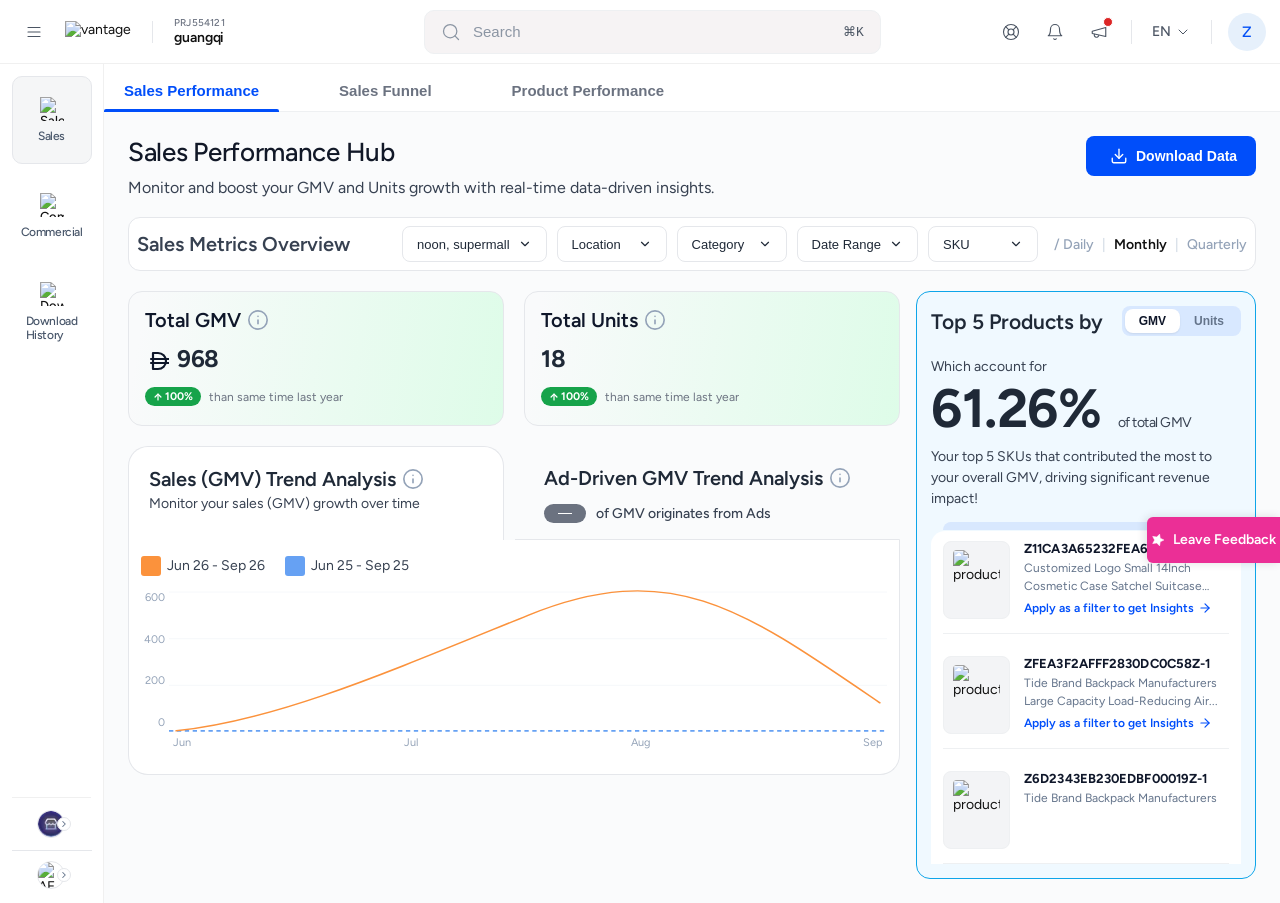
==== sales.html @ 78b32767 "Add noon legal entity overview and Vantage sales performance pages" ====
<!DOCTYPE html>
<html lang="en">
<head>
<meta charset="UTF-8" />
<meta name="viewport" content="width=device-width, initial-scale=1.0" />
<title>Vantage - Sales Performance Hub</title>
<link rel="preconnect" href="https://fonts.googleapis.com">
<link rel="preconnect" href="https://fonts.gstatic.com" crossorigin>
<link href="https://fonts.googleapis.com/css2?family=Figtree:wght@400;500;600;700;800&display=swap" rel="stylesheet">
<link rel="stylesheet" href="style.css" />
<link rel="stylesheet" href="sales.css" />
</head>
<body>
  <!-- Top Header -->
  <header class="top-header">
    <div class="header-left">
      <div>
        <button class="menu-btn" aria-label="Toggle navigation">
          <svg xmlns="http://www.w3.org/2000/svg" width="24" height="24" viewBox="0 0 24 24" fill="none" stroke="currentColor" stroke-width="1.5" stroke-linecap="round" stroke-linejoin="round">
            <line x1="4" x2="20" y1="12" y2="12"/>
            <line x1="4" x2="20" y1="6" y2="6"/>
            <line x1="4" x2="20" y1="18" y2="18"/>
          </svg>
        </button>
      </div>
      <div class="logoDiv vantage-logo">
        <img class="vantage-img" src="https://f.nooncdn.com/s/app/mp-partners-vantage/vantage_logo.svg" alt="vantage" />
      </div>
      <div class="divider"></div>
      <div class="project-info">
        <div class="project-id">PRJ554121</div>
        <div class="project-name">guangqi</div>
      </div>
    </div>

    <div class="header-center">
      <div class="search-box">
        <svg xmlns="http://www.w3.org/2000/svg" class="search-icon" width="20" height="20" viewBox="0 0 24 24" fill="none" stroke="currentColor" stroke-width="1.5" stroke-linecap="round" stroke-linejoin="round">
          <circle cx="11" cy="11" r="8"/>
          <path d="m21 21-4.3-4.3"/>
        </svg>
        <input type="text" placeholder="Search" />
        <kbd class="shortcut">⌘K</kbd>
      </div>
    </div>

    <div class="header-right">
      <button class="icon-btn" aria-label="help">
        <svg xmlns="http://www.w3.org/2000/svg" width="22" height="22" viewBox="0 0 24 24" fill="none" stroke="currentColor" stroke-width="1.5" stroke-linecap="round" stroke-linejoin="round">
          <circle cx="12" cy="12" r="10"/>
          <path d="m4.93 4.93 4.24 4.24"/>
          <path d="m14.83 9.17 4.24-4.24"/>
          <path d="m14.83 14.83 4.24 4.24"/>
          <path d="m9.17 14.83-4.24 4.24"/>
          <circle cx="12" cy="12" r="4"/>
        </svg>
      </button>
      <button class="icon-btn" aria-label="notifications">
        <svg xmlns="http://www.w3.org/2000/svg" width="22" height="22" viewBox="0 0 24 24" fill="none" stroke="currentColor" stroke-width="1.5" stroke-linecap="round" stroke-linejoin="round">
          <path d="M6 8a6 6 0 0 1 12 0c0 7 3 9 3 9H3s3-2 3-9"/>
          <path d="M10.3 21a1.94 1.94 0 0 0 3.4 0"/>
        </svg>
      </button>
      <button class="icon-btn has-dot" aria-label="announcements">
        <svg xmlns="http://www.w3.org/2000/svg" width="22" height="22" viewBox="0 0 24 24" fill="none" stroke="currentColor" stroke-width="1.5" stroke-linecap="round" stroke-linejoin="round">
          <path d="m3 11 18-5v12L3 14v-3z"/>
          <path d="M11.6 16.8a3 3 0 1 1-5.8-1.6"/>
        </svg>
        <span class="dot"></span>
      </button>
      <div class="header-divider"></div>
      <div class="lang">
        EN
        <svg xmlns="http://www.w3.org/2000/svg" width="16" height="16" viewBox="0 0 24 24" fill="none" stroke="currentColor" stroke-width="1.5" stroke-linecap="round" stroke-linejoin="round">
          <path d="m6 9 6 6 6-6"/>
        </svg>
      </div>
      <div class="header-divider"></div>
      <div class="avatar">Z</div>
    </div>
  </header>

  <div class="app-body">
    <!-- Sidebar -->
    <aside class="sidebar">
      <div class="nav-item active">
        <div class="nav-icon">
          <img src="https://f.nooncdn.com/s/app/mp-partners-vantage/sidebar/purchases.svg" alt="Sales" />
        </div>
        <span class="boxtext">Sales</span>
      </div>
      <div class="nav-item">
        <div class="nav-icon">
          <img src="https://f.nooncdn.com/s/app/mp-partners-vantage/sidebar/commercial.svg" alt="Commercial" />
        </div>
        <span class="boxtext">Commercial</span>
      </div>
      <div class="nav-item">
        <div class="nav-icon">
          <img src="https://f.nooncdn.com/s/app/mp-partners-vantage/sidebar/download_history.svg" alt="Download History" />
        </div>
        <span class="boxtext">Download<br/>History</span>
      </div>

      <div class="sidebar-bottom">
        <div class="circle-item" style="margin-top: 12px;">
          <img class="circle-avatar-img" src="assets/partner.webp" alt="partner" />
          <span class="circle-chevron">
            <svg width="10" height="10" viewBox="0 0 24 24" fill="none" stroke="#64748b" stroke-width="2.5" stroke-linecap="round" stroke-linejoin="round">
              <polyline points="9 6 15 12 9 18"/>
            </svg>
          </span>
        </div>
        <div class="line"></div>
        <div class="circle-item">
          <img class="circle-avatar-img" src="https://f.nooncdn.com/s/app/mp-partners-vantage/countries/ae.svg" alt="AE" />
          <span class="circle-chevron">
            <svg width="10" height="10" viewBox="0 0 24 24" fill="none" stroke="#64748b" stroke-width="2.5" stroke-linecap="round" stroke-linejoin="round">
              <polyline points="9 6 15 12 9 18"/>
            </svg>
          </span>
        </div>
      </div>
    </aside>

    <!-- Main Content -->
    <main class="main sales-main">
      <!-- Tabs -->
      <div class="sales-tabs">
        <button class="tab active">Sales Performance</button>
        <button class="tab">Sales Funnel</button>
        <button class="tab">Product Performance</button>
      </div>

      <div class="sales-content">
        <div class="sales-header">
          <div>
            <h1 class="sales-title">Sales Performance Hub</h1>
            <p class="sales-subtitle">Monitor and boost your GMV and Units growth with real-time data-driven insights.</p>
          </div>
          <button class="btn-primary btn-download">
            <svg xmlns="http://www.w3.org/2000/svg" width="18" height="18" viewBox="0 0 24 24" fill="none" stroke="currentColor" stroke-width="1.8" stroke-linecap="round" stroke-linejoin="round">
              <path d="M21 15v4a2 2 0 0 1-2 2H5a2 2 0 0 1-2-2v-4"/>
              <polyline points="7 10 12 15 17 10"/>
              <line x1="12" y1="15" x2="12" y2="3"/>
            </svg>
            Download Data
          </button>
        </div>

        <!-- Filter Bar -->
        <div class="filter-bar">
          <div class="filter-title">Sales Metrics Overview</div>
          <div class="filter-controls">
            <button class="filter-select">
              <span>noon, supermall</span>
              <svg width="14" height="14" viewBox="0 0 24 24" fill="none" stroke="currentColor" stroke-width="2" stroke-linecap="round" stroke-linejoin="round"><path d="m6 9 6 6 6-6"/></svg>
            </button>
            <button class="filter-select">
              <span>Location</span>
              <svg width="14" height="14" viewBox="0 0 24 24" fill="none" stroke="currentColor" stroke-width="2" stroke-linecap="round" stroke-linejoin="round"><path d="m6 9 6 6 6-6"/></svg>
            </button>
            <button class="filter-select">
              <span>Category</span>
              <svg width="14" height="14" viewBox="0 0 24 24" fill="none" stroke="currentColor" stroke-width="2" stroke-linecap="round" stroke-linejoin="round"><path d="m6 9 6 6 6-6"/></svg>
            </button>
            <button class="filter-select">
              <span>Date Range</span>
              <svg width="14" height="14" viewBox="0 0 24 24" fill="none" stroke="currentColor" stroke-width="2" stroke-linecap="round" stroke-linejoin="round"><path d="m6 9 6 6 6-6"/></svg>
            </button>
            <button class="filter-select">
              <span>SKU</span>
              <svg width="14" height="14" viewBox="0 0 24 24" fill="none" stroke="currentColor" stroke-width="2" stroke-linecap="round" stroke-linejoin="round"><path d="m6 9 6 6 6-6"/></svg>
            </button>
            <div class="period-toggle">
              <span class="period-item">/ Daily</span>
              <span class="period-sep">|</span>
              <span class="period-item active">Monthly</span>
              <span class="period-sep">|</span>
              <span class="period-item">Quarterly</span>
            </div>
          </div>
        </div>

        <!-- Metrics + Top Products Grid -->
        <div class="metrics-grid">
          <div class="metrics-left">
            <div class="metric-cards">
              <div class="metric-card metric-gmv">
                <div class="metric-head">
                  <span class="metric-label">Total GMV</span>
                  <svg class="info-icon" width="22" height="22" viewBox="0 0 24 24" fill="none" stroke="currentColor" stroke-width="1.8" stroke-linecap="round" stroke-linejoin="round">
                    <circle cx="12" cy="12" r="10"/>
                    <path d="M12 16v-4"/>
                    <path d="M12 8h.01"/>
                  </svg>
                </div>
                <div class="metric-value">
                  <svg class="currency-aed" xmlns="http://www.w3.org/2000/svg" viewBox="0 0 24 24" fill="none" stroke="currentColor" stroke-width="2.2" stroke-linecap="round" stroke-linejoin="round" aria-label="AED"><path d="M8 4h5a8 8 0 0 1 0 16H8V4z"/><line x1="6" y1="10" x2="35" y2="10"/><line x1="6" y1="14" x2="35" y2="14"/></svg> 968
                </div>
                <div class="metric-change">
                  <span class="change-badge up">
                    <svg width="10" height="10" viewBox="0 0 24 24" fill="none" stroke="currentColor" stroke-width="3" stroke-linecap="round" stroke-linejoin="round"><path d="M12 19V5"/><path d="m5 12 7-7 7 7"/></svg>
                    100%
                  </span>
                  <span class="change-note">than same time last year</span>
                </div>
                <img class="metric-bg-img" src="https://f.nooncdn.com/s/app/mp-partners-vantage/icons/GMV_bg.svg" alt="" />
              </div>
              <div class="metric-card metric-units">
                <div class="metric-head">
                  <span class="metric-label">Total Units</span>
                  <svg class="info-icon" width="22" height="22" viewBox="0 0 24 24" fill="none" stroke="currentColor" stroke-width="1.8" stroke-linecap="round" stroke-linejoin="round">
                    <circle cx="12" cy="12" r="10"/>
                    <path d="M12 16v-4"/>
                    <path d="M12 8h.01"/>
                  </svg>
                </div>
                <div class="metric-value">18</div>
                <div class="metric-change">
                  <span class="change-badge up">
                    <svg width="10" height="10" viewBox="0 0 24 24" fill="none" stroke="currentColor" stroke-width="3" stroke-linecap="round" stroke-linejoin="round"><path d="M12 19V5"/><path d="m5 12 7-7 7 7"/></svg>
                    100%
                  </span>
                  <span class="change-note">than same time last year</span>
                </div>
                <img class="metric-bg-img" src="https://f.nooncdn.com/s/app/mp-partners-vantage/icons/units_bg.svg" alt="" />
              </div>
            </div>

            <!-- Split area: left framed card (chart), right unframed header -->
            <div class="chart-split">
              <div class="chart-card-left">
                <div class="chart-head">
                  <div class="chart-title">
                    Sales (GMV) Trend Analysis
                    <svg class="info-icon" width="22" height="22" viewBox="0 0 24 24" fill="none" stroke="currentColor" stroke-width="1.8" stroke-linecap="round" stroke-linejoin="round">
                      <circle cx="12" cy="12" r="10"/>
                      <path d="M12 16v-4"/>
                      <path d="M12 8h.01"/>
                    </svg>
                  </div>
                  <div class="chart-sub">Monitor your sales (GMV) growth over time</div>
                </div>

                

                
              </div>

              <div class="chart-head-right">
                <div class="chart-title">
                  Ad-Driven GMV Trend Analysis
                  <svg class="info-icon" width="22" height="22" viewBox="0 0 24 24" fill="none" stroke="currentColor" stroke-width="1.8" stroke-linecap="round" stroke-linejoin="round">
                    <circle cx="12" cy="12" r="10"/>
                    <path d="M12 16v-4"/>
                    <path d="M12 8h.01"/>
                  </svg>
                </div>
                <div class="chart-sub-row ad-pill-row">
                  <span class="ad-pill"><span class="ad-pill-h"></span></span>
                  <span class="chart-sub-inline">of GMV originates from Ads</span>
                </div>
              </div>
            </div>
            
            <div class="chart-area">
              <div class="chart-legend">
                <span class="legend-item"><span class="legend-dot orange"></span>Jun 26 - Sep 26</span>
                <span class="legend-item"><span class="legend-dot blue"></span>Jun 25 - Sep 25</span>
              </div>
              <div class="chart-area-wide">
                <div class="y-axis" style="line-height: 1;">
                  <span>600</span>
                  <span>400</span>
                  <span>200</span>
                  <span>0</span>
                </div>
                <div class="chart-plot">
                  <svg class="chart-svg" viewBox="0 0 1000 240" preserveAspectRatio="none">
                    <line x1="0" y1="0" x2="1000" y2="0" stroke="#f1f5f9" stroke-width="1"/>
                    <line x1="0" y1="80" x2="1000" y2="80" stroke="#f1f5f9" stroke-width="1"/>
                    <line x1="0" y1="160" x2="1000" y2="160" stroke="#f1f5f9" stroke-width="1"/>
                    <line x1="0" y1="238" x2="1000" y2="238" stroke="#66a1f3" stroke-width="3" stroke-dasharray="6 5"/>
                    <path d="M 10 238 C 150 220, 300 140, 500 40 S 800 30, 990 190"
                          stroke="#fb923c" stroke-width="2.5" fill="none" stroke-linecap="round" stroke-linejoin="round"/>
                  </svg>
                  <div class="x-axis">
                    <span>Jun</span>
                    <span>Jul</span>
                    <span>Aug</span>
                    <span>Sep</span>
                  </div>
                </div>
              </div>
            </div>
          </div>

          <!-- Right: Top Products -->
          <aside class="top-products">
            <div class="tp-head">
              <div class="tp-title">Top 5 Products by</div>
              <div class="tp-toggle">
                <button class="tp-btn active">GMV</button>
                <button class="tp-btn">Units</button>
              </div>
            </div>
            <div class="tp-account">Which account for</div>
            <div class="tp-percent">61.26% <span class="tp-percent-sub">of total GMV</span></div>
            <p class="tp-desc">Your top 5 SKUs that contributed the most to your overall GMV, driving significant revenue impact!</p>

            <div class="tp-list">
              <div class="tp-item">
                <div class="tp-thumb">
                  <img class="tp-thumb-img" src="https://f.nooncdn.com/p/pzsku/Z4D526CFDFEB988A57608Z/45/_/1773376042/576f51bc-0149-4d12-8084-70de9305ed94.jpg?width=400" alt="product" />
                </div>
                <div class="tp-info">
                  <div class="tp-sku">Z11CA3A65232FEA6CE280Z-1</div>
                  <div class="tp-name">Customized Logo Small 14Inch Cosmetic Case Satchel Suitcase Bea...</div>
                  <a class="tp-link" href="#">
                    Apply as a filter to get Insights
                    <svg width="14" height="14" viewBox="0 0 24 24" fill="none" stroke="currentColor" stroke-width="2" stroke-linecap="round" stroke-linejoin="round"><line x1="5" y1="12" x2="19" y2="12"/><polyline points="12 5 19 12 12 19"/></svg>
                  </a>
                </div>
              </div>
              <div class="tp-item">
                <div class="tp-thumb">
                  <img class="tp-thumb-img" src="https://f.nooncdn.com/p/pzsku/Z4D526CFDFEB988A57608Z/45/_/1773376042/576f51bc-0149-4d12-8084-70de9305ed94.jpg?width=400" alt="product" />
                </div>
                <div class="tp-info">
                  <div class="tp-sku">ZFEA3F2AFFF2830DC0C58Z-1</div>
                  <div class="tp-name">Tide Brand Backpack Manufacturers Large Capacity Load-Reducing Air...</div>
                  <a class="tp-link" href="#">
                    Apply as a filter to get Insights
                    <svg width="14" height="14" viewBox="0 0 24 24" fill="none" stroke="currentColor" stroke-width="2" stroke-linecap="round" stroke-linejoin="round"><line x1="5" y1="12" x2="19" y2="12"/><polyline points="12 5 19 12 12 19"/></svg>
                  </a>
                </div>
              </div>
              <div class="tp-item">
                <div class="tp-thumb">
                  <img class="tp-thumb-img" src="https://f.nooncdn.com/p/pzsku/Z4D526CFDFEB988A57608Z/45/_/1773376042/576f51bc-0149-4d12-8084-70de9305ed94.jpg?width=400" alt="product" />
                </div>
                <div class="tp-info">
                  <div class="tp-sku">Z6D2343EB230EDBF00019Z-1</div>
                  <div class="tp-name">Tide Brand Backpack Manufacturers</div>
                </div>
              </div>
            </div>
          </aside>
        </div>
      </div>
    </main>
  </div>

  <div class="rate-btn">
    <svg width="14" height="14" viewBox="0 0 24 24" fill="#fff" stroke="#fff" stroke-width="1">
      <polygon points="12 2 15.09 8.26 22 9.27 17 14.14 18.18 21.02 12 17.77 5.82 21.02 7 14.14 2 9.27 8.91 8.26 12 2"/>
    </svg>
    <span>Leave Feedback</span>
  </div>
</body>
</html>
---- style.css ----
* {
  box-sizing: border-box;
  margin: 0;
  padding: 0;
}

html, body {
  font-family: "Figtree", -apple-system, BlinkMacSystemFont, "Segoe UI", "Helvetica Neue", Arial, sans-serif;
  background: #fafbfc;
  color: #111;
  -webkit-font-smoothing: antialiased;
  -moz-osx-font-smoothing: grayscale;
  min-height: 100vh;
  font-size: 14px;
}

/* ============ Top Header ============ */
.top-header {
  height: 64px;
  background: #fff;
  display: flex;
  align-items: center;
  padding: 0 14px;
  border-bottom: 1px solid #f0f0f0;
  gap: 20px;
  position: sticky;
  top: 0;
  z-index: 100;
}

.header-left {
  display: flex;
  align-items: center;
  gap: 16px;
  margin-left: 5px;
  flex-shrink: 0;
}

.menu-btn {
  background: transparent;
  border: none;
  cursor: pointer;
  padding: 0;
  width: 30px;
  height: 30px;
  display: flex;
  align-items: center;
  justify-content: center;
  border-radius: 8px;
  color: #4b5563;
  flex-shrink: 0;
}
.menu-btn svg {
  width: 18px;
  height: 18px;
  display: block;
}
.menu-btn:hover {
  background: #f3f4f6;
}

.logoDiv {
  /* height: 26px; */
  width: 168px;
  display: block;
  flex-shrink: 0;
}
.logo{
  height: 16px;
}

.divider {
  width: 1px;
  height: 22px;
  background: #e5e7eb;
  margin: 0 5px;
  flex-shrink: 0;
}

.project-info {
  display: flex;
  flex-direction: column;
  justify-content: center;
  gap: 2px;
  width: 140px;
  line-height: 1.15;
}
.project-id {
  font-size: 10px;
  color: #6b7280;
  letter-spacing: 0.2px;
  font-weight: 500;
}
.project-name {
  font-size: 14px;
  font-weight: 600;
  color: #111;
  letter-spacing: -0.1px;
}

.header-center {
  flex: 1;
  display: flex;
  justify-content: center;
}

.search-box {
  width: 100%;
  max-width: 760px;
  height: 44px;
  background: #f6f3f4;
  border: 1px solid #eef0f2;
  border-radius: 10px;
  display: flex;
  align-items: center;
  padding: 0 16px;
  gap: 12px;
  margin: 0 90px;
  transition: border-color 0.15s, background 0.15s;
}
.search-box:hover {
  background: #f2f4f7;
}
.search-box:focus-within {
  border-color: #d1d5db;
  background: #fff;
}
.search-box .search-icon {
  color: #8b95a3;
  flex-shrink: 0;
}
.search-box input {
  flex: 1;
  border: none;
  outline: none;
  background: transparent;
  font-size: 15px;
  color: #4b5563;
}
.search-box input::placeholder {
  color: #8b95a3;
}
.shortcut {
  font-size: 13px;
  color: #4b5563;
  font-weight: 500;
  letter-spacing: 0.3px;
}

.header-right {
  display: flex;
  align-items: center;
  gap: 4px;
}

.icon-btn {
  width: 40px;
  height: 40px;
  background: transparent;
  border: none;
  border-radius: 8px;
  cursor: pointer;
  display: flex;
  align-items: center;
  justify-content: center;
  position: relative;
  color: #111;
}
.icon-btn:hover {
  background: #f3f4f6;
}
.icon-btn svg {
  width: 18px;
  height: 18px;
  display: block;
  color: #4b5563;
}
.icon-btn.has-dot .dot {
  position: absolute;
  top: 5px;
  right: 6px;
  width: 10px;
  height: 10px;
  background: #dc2626;
  border-radius: 50%;
  border: 1.5px solid #fff;
}

.header-divider {
  width: 1px;
  height: 24px;
  background: #e5e7eb;
  margin: 0 8px;
}

.lang {
  display: flex;
  align-items: center;
  gap: 4px;
  font-size: 14px;
  font-weight: 500;
  color: #4c5564;
  padding: 0 8px;
  cursor: pointer;
}
.lang svg {
  color: #4c5564;
}

.avatar {
  width: 38px;
  height: 38px;
  border-radius: 50%;
  background: #e6f0fb;
  border: none;
  display: flex;
  align-items: center;
  justify-content: center;
  font-size: 15px;
  text-transform: uppercase;
  font-weight: 500;
  color: #024FF6;
  cursor: pointer;
  margin-left: 4px;
}

/* ============ App Body ============ */
.app-body {
  display: flex;
  min-height: calc(100vh - 72px);
}

/* ============ Sidebar ============ */
.sidebar {
  width: 104px;
  background: #fff;
  border-right: 1px solid #f0f0f0;
  padding:  12px;
  flex-shrink: 0;
}

.nav-item {
  display: flex;
  flex-direction: column;
  align-items: center;
  justify-content: center;
  gap: 8px;
  padding: 16px 8px;
  border-radius: 10px;
  cursor: pointer;
  color: #111;
  font-size: 13px;
  font-weight: 500;
  transition: background 0.15s;
  width: 80px;
  height: 88px;
}
.nav-item:hover {
  background: #f3f4f6;
}
.nav-item.active {
  background: #f5f6f7;
  border: 1px solid #e5e7eb;
}
.nav-icon {
  display: flex;
  align-items: center;
  justify-content: center;
}

.boxtext{
  font-size: 12px;
  font-weight: 500 !important;
  letter-spacing: -0.4px;
  color: #475569;
}
/* ============ Main Content ============ */
.main {
  flex: 1;
  padding: 42px 24px;
  overflow-x: auto;
}

.page-header {
  display: flex;
  justify-content: space-between;
  align-items: flex-start;
  margin-bottom: 24px;
  gap: 24px;
}

.page-title {
  font-size: 18px;
  font-weight: 700;
  color: #111;
  margin-bottom: 8px;
  letter-spacing: -0.3px;
}
.page-desc {
  font-size: 14px;
  color: #6b7280;
  max-width: 780px;
  line-height: 1.5;
}

.btn-primary {
  background: #004efa;
  color: #fff;
  border: none;
  border-radius: 999px;
  padding: 14px 28px;
  font-size: 14px;
  font-weight: 600;
  cursor: pointer;
  display: flex;
  align-items: center;
  gap: 10px;
  white-space: nowrap;
  /* box-shadow: 0 1px 2px rgba(0,0,0,0.06); */
  transition: background 0.15s;
  height: 32px;
  line-height: 32px;
  margin-top: 10px;
}
.btn-primary:hover {
  background: #1e5adb;
}
.btn-primary svg {
  width: 20px;
  height: 20px;
  display: block;
  flex-shrink: 0;
}

/* ============ Table ============ */
.table-card {
  background: #fff;
  border: 1px solid #eef0f2;
  border-radius: 8px;
  overflow: hidden;
  margin-bottom: 14px;
}

.entity-table {
  width: 100%;
  border-collapse: collapse;
  font-size: 14px;
  table-layout: fixed;
}

.entity-table col.col-company     { width: 27%; }
.entity-table col.col-license-num { width: 11%; }
.entity-table col.col-country     { width: 10%; }
.entity-table col.col-authority   { width: 10%; }
.entity-table col.col-issuing     { width: 7%;  }
.entity-table col.col-expiry      { width: 7%;  }
.entity-table col.col-created     { width: 21%; }
.entity-table col.col-actions     { width: 12%; }

.entity-table thead th {
  padding: 20px 20px;
  text-align: left;
  font-size: 11px;
  font-weight: 700;
  color: #6b7280;
  letter-spacing: 0.6px;
  border-bottom: 1px solid #eef0f2;
  background: #fafafa;
  vertical-align: middle;
  line-height: 1.1;
  white-space: normal;
}

.entity-table tbody td {
  padding: 22px 20px;
  color: #111;
  vertical-align: middle;
  border-bottom: 1px solid #f3f4f6;
  word-break: break-word;
  line-height: 1.45;
}
.entity-table tbody tr:last-child td {
  border-bottom: none;
}

.company-name {
  font-weight: 500;
}

.country {
  display: flex;
  align-items: center;
  gap: 10px;
}
.country-text {
  line-height: 1.3;
}

/* Hong Kong flag */
.flag-hk {
  width: 26px;
  height: 18px;
  border-radius: 2px;
  object-fit: cover;
  flex-shrink: 0;
  display: block;
}

.btn-details {
  background: #fff;
  color: #111;
  border: 1px solid #e5e7eb;
  border-radius: 999px;
  padding: 6px 15px;
  font-size: 14px;
  font-weight: 600;
  cursor: pointer;
  display: inline-flex;
  align-items: center;
  gap: 8px;
  transition: all 0.15s;
  width: 106px;
  height: 40px;
}
.btn-details:hover {
  background: #f9fafb;
  border-color: #d1d5db;
}

.entity-table thead th {
  text-align: left;
}
.entity-table tbody td:last-child {
  text-align: right;
}

.total-info {
  font-size: 13px;
  color: #6b7280;
  margin-bottom: 28px;
  padding-left: 4px;
}

/* ============ Pagination ============ */
.pagination {
  display: flex;
  align-items: center;
  justify-content: center;
  gap: 6px;
  margin-top: 32px;
}

.page-arrow, .page-num {
  width: 32px;
  height: 32px;
  border-radius: 50%;
  border: 1px solid #e5e7eb;
  background: #fff;
  cursor: pointer;
  display: flex;
  align-items: center;
  justify-content: center;
  font-size: 13px;
  font-weight: 600;
  color: #111;
  transition: all 0.15s;
  padding: 0;
}
.page-arrow {
  border: none;
  background: transparent;
}
.page-arrow:disabled {
  cursor: not-allowed;
}
.page-num.active {
  background: #2f6bff;
  color: #fff;
  border-color: #2f6bff;
}
.page-num:not(.active):hover {
  background: #f3f4f6;
}

/* ============ Floating Rate Button ============ */
.rate-btn {
  position: fixed;
  right: 0;
  top: 60%;
  transform: translateY(-50%);
  writing-mode: sideways-lr;
  background: #eb2f96;
  color: #fff;
  padding:  12px 4px;
  border-radius: 6px 0 0 6px;
  font-size: 14px;
  line-height: 22px;
  font-weight: 600;
  cursor: pointer;
  display: flex;
  align-items: center;
  gap: 8px;
  box-shadow: -2px 0 10px rgba(0,0,0,0.12);
  z-index: 50;
}
.rate-btn svg {
  transform: rotate(90deg);
}
.rate-btn:hover {
  background: #db2777;
}
---- sales.css ----
/* ============ Sidebar Override ============ */
.app-body > .sidebar {
  display: flex;
  flex-direction: column;
  align-items: center;
  gap: 8px;
  min-height: calc(100vh - 64px);
}

.sidebar-bottom {
  margin-top: auto;
  display: flex;
  flex-direction: column;
  gap: 5px;
  border-top: 1px solid #f0f0f0;
  width: 100%;
  align-items: center;
}
.line{
  width: 80px;
  height: 1px;
  margin-top: 5px;
  background: #e5e7eb;
}

.circle-item {
  position: relative;
  width: 30px;
  height: 30px;
  margin-top: 5px;
  cursor: pointer;
}
.circle-avatar {
  width: 40px;
  height: 40px;
  border-radius: 50%;
  overflow: hidden;
  display: flex;
  align-items: center;
  justify-content: center;
  border: 1.5px solid #e5e7eb;
  position: relative;
}
.circle-avatar.dark-purple {
  background: radial-gradient(circle at 30% 30%, #6d28d9 0%, #2e1065 100%);
}
.circle-avatar.flag-ae {
  background: #fff;
  padding: 0;
}
.circle-avatar.flag-ae .ae-red {
  position: absolute;
  left: 0; top: 0; bottom: 0;
  width: 30%;
  background: #ef4444;
}
.circle-avatar.flag-ae .ae-green {
  position: absolute;
  left: 30%; right: 0; top: 0;
  height: 33.33%;
  background: #16a34a;
}
.circle-avatar.flag-ae .ae-white {
  position: absolute;
  left: 30%; right: 0; top: 33.33%;
  height: 33.33%;
  background: #fff;
}
.circle-avatar.flag-ae .ae-black {
  position: absolute;
  left: 30%; right: 0; bottom: 0;
  height: 33.33%;
  background: #0f172a;
}
.circle-chevron {
  position: absolute;
  right: -4px;
  top: 45%;
  transform: translateY(-50%);
  width: 14px;
  height: 14px;
  background: #fff;
  border: 1px solid #e5e7eb;
  border-radius: 50%;
  display: flex;
  align-items: center;
  justify-content: center;
}

/* ============ Vantage Logo ============ */
.vantage-logo {
  display: flex !important;
  align-items: center;
  gap: 6px;
  width: auto !important;
}
.vantage-img {
  height: 22px;
  width: auto;
  display: block;
}

/* Sidebar icon images */
.nav-icon img {
  width: 24px;
  height: 24px;
  display: block;
}
.circle-avatar-img {
  width: 28px;
  height: 28px;
  border-radius: 50%;
  object-fit: cover;
  display: block;
  border: 1.5px solid #e5e7eb;
}

/* Metric background SVG */
.metric-bg-img {
  position: absolute;
  right: 0;
  top: 0;
  height: 100%;
  width: auto;
  pointer-events: none;
  z-index: 0;
}
.metric-card { overflow: hidden; }
.metric-card > *:not(.metric-bg-img) { position: relative; z-index: 1; }

/* Ad-Driven pill */
.ad-pill-row {
  display: inline-flex;
  align-items: center;
  gap: 8px;
}
.ad-pill {
  display: inline-flex;
  align-items: center;
  justify-content: center;
  width: 42px;
  height: 19px;
  padding: 0 14px;
  border-radius: 999px;
  background: #6b7280;
  color: #fff;
  font-size: 12px;
  font-weight: 700;
  line-height: 1;
}
.ad-pill-h{
  width: 15px;
  height:1px;
  background: #fff;
}

/* ============ Sales Main ============ */
.sales-main {
  padding: 0 !important;
  background: #fff;
}

/* Tabs */
.sales-tabs {
  display: flex;
  gap: 40px;
  height: 48px;
  /* padding: 0 32px; */
  border-bottom: 1px solid #eef0f2;
  background: #fff;
}
.tab {
  background: transparent;
  border: none;
  font-size: 15px;
  font-weight: 600;
  color: #6b7280;
  padding: 18px 20px;
  cursor: pointer;
  position: relative;
  transition: color 0.15s;
}
.tab:hover {
  color: #111;
}
.tab.active {
  color: #004efa;
}
.tab.active::after {
  content: "";
  position: absolute;
  bottom: -1px;
  left: 0;
  right: 0;
  height: 3px;
  background: #004efa;
  border-radius: 2px 2px 0 0;
}

.sales-content {
  padding: 24px;
  background: #FAFBFC;
}

.sales-header {
  display: flex;
  justify-content: space-between;
  align-items: flex-start;
  margin-bottom: 20px;
  gap: 24px;
}
.sales-title {
  font-size: 26px;
  font-weight: 500;
  color: #111827;
  margin-bottom: 10px;
  letter-spacing: -0.3px;
}
.sales-subtitle {
  font-size: 16px;
  color: #374151;
  font-family: inherit;
  /* margin-top:4px; */
}
.btn-primary{
  border-radius: 8px;
}
.btn-download {
  gap: 6px;
  width: 170px;
  height: 40px !important;
  padding: 0 24px !important;
  margin-top: 0 !important;
  gap: 8px !important;
}
.btn-download svg {
  width: 18px !important;
  height: 18px !important;
}

/* ============ Filter Bar ============ */
.filter-bar {
  border: 1px solid #e5e7eb;
  border-radius: 12px;
  padding: 8px;
  display: flex;
  align-items: center;
  justify-content: space-between;
  gap: 20px;
  margin-bottom: 20px;
  background: #fff;
  flex-wrap: wrap;
}
.filter-title {
  font-size: 20px;
  font-weight: 600;
  color: #374151;
  flex-shrink: 0;
}
.filter-controls {
  display: flex;
  align-items: center;
  gap: 10px;
  flex-wrap: wrap;
}
.filter-select {
  display: inline-flex;
  align-items: center;
  gap: 8px;
  padding: 8px 14px;
  background: #fff;
  border: 1px solid #e5e7eb;
  border-radius: 8px;
  font-size: 13px;
  color: #1f2937;
  font-weight: 500;
  cursor: pointer;
  height: 36px;
  min-width: 110px;
  justify-content: space-between;
  transition: border-color 0.15s;
}
.filter-select:hover {
  border-color: #cbd5e1;
}
.filter-select svg {
  color: #1f2937;
  flex-shrink: 0;
}

.period-toggle {
  display: inline-flex;
  align-items: center;
  gap: 8px;
  font-size: 14px;
  color: #94a3b8;
  padding-left: 6px;
}
.period-item {
  cursor: pointer;
  font-weight: 500;
}
.period-item.active {
  color: #111;
  font-weight: 600;
}
.period-sep {
  color: #cbd5e1;
}

/* ============ Metrics Grid ============ */
.metrics-grid {
  display: grid;
  grid-template-columns: 1fr 340px;
  gap: 16px;
}
.metrics-left {
  display: flex;
  flex-direction: column;
  gap: 20px;
  min-width: 0;
}

/* Metric Cards */
.metric-cards {
  display: grid;
  grid-template-columns: 1fr 1fr;
  gap: 20px;
}
.metric-card {
  position: relative;
  border-radius: 14px;
  padding: 16px;
  background: linear-gradient(99deg, #F9FAFB 4.1%, #DCFCE7 106.35%);
  border: 1px solid #e5e7eb;
  overflow: hidden;
  height: 135px;
}
.metric-head {
  display: flex;
  align-items: center;
  gap: 6px;
  margin-bottom: 12px;
}
.metric-label {
  font-size: 20px;
  font-weight: 600;
  color: #0f172a;
}
.info-icon {
  color: #94a3b8;
}
.metric-value {
  font-size: 24px;
  font-weight: 700;
  color: #1f2937;
  letter-spacing: -0.5px;
  margin-bottom: 14px;
  display: flex;
  align-items: end;
  gap: 4px;
}
.metric-value .currency {
  font-size: 20px;
  font-weight: 600;
  color: #0f172a;
}
.currency-aed {
  width: 24px;
  height: 24px;
  display: inline-block;
  vertical-align: -4px;
  margin-right: 4px;
  color: #0f172a;
  flex-shrink: 0;
}
.metric-change {
  display: flex;
  align-items: center;
  gap: 8px;
  font-size: 12px;
}
.change-badge {
  display: inline-flex;
  align-items: center;
  gap: 2px;
  padding: 3px 8px;
  border-radius: 999px;
  font-size: 11px;
  font-weight: 700;
}
.change-badge.up {
  background: #16a34a;
  color:  #fff;
}
.change-note {
  color: #6b7280;
  font-size: 12px;
}
.metric-bg {
  position: absolute;
  right: -10px;
  top: 10px;
  width: 200px;
  height: 130px;
  background:
    radial-gradient(ellipse 40px 24px at 70% 40%, #d1fae5 40%, transparent 42%),
    radial-gradient(ellipse 30px 18px at 40% 60%, #ecfccb 40%, transparent 42%),
    radial-gradient(ellipse 26px 16px at 85% 70%, #d1fae5 40%, transparent 42%);
  opacity: 0.5;
  pointer-events: none;
}

/* ============ Split Chart Layout ============ */
.chart-split {
  display: grid;
  grid-template-columns: 1fr 1fr;
  gap: 20px;
  align-items: start;
  position: relative;
}
.chart-card-left {
  background: #fff;
  padding: 20px 20px 16px;
  display: flex;
  flex-direction: column;
  overflow: visible;
  border-left: 1px solid #e5e7eb;
  border-right: 1px solid #e5e7eb;
  border-top: 1px solid #e5e7eb;
  border-radius: 20px 20px 0px 0px;
}
.chart-head-right {
  padding: 20px 20px 0;
  display: flex;
  flex-direction: column;
  gap: 6px;
  position: relative;
  z-index: 2;
}
.chart-area-wide {
  height: 160px;
  min-height: 160px;
  overflow: visible;
  display: flex;
}
.chart-area-wide .chart-plot {
  overflow: visible;
  width: calc(200% + 20px);
  position: relative;
  height: 100%;
  display: flex;
  flex-direction: column;
}
.chart-area-wide .y-axis {
  height: calc(100% - 24px);
  padding-bottom: 0;
}
.chart-area-wide .chart-plot .chart-svg {
  width: 100%;
  height: calc(100% - 24px);
  overflow: visible;
}
.chart-area-wide .chart-plot .x-axis {
  width: 100%;
  height: 20px;
  padding-top: 4px;
}

/* Legacy chart card (kept for backwards compat) */
.chart-cards {
  display: grid;
  grid-template-columns: 1fr 1fr;
  gap: 20px;
}
.chart-card {
  background: #fff;
  border: 1px solid #eef0f2;
  border-radius: 14px;
  padding: 20px 20px 16px;
  min-height: 380px;
  display: flex;
  flex-direction: column;
}
.chart-head {
  margin-bottom: 12px;
}
.chart-title {
  font-size: 20px;
  font-weight: 600;
  color: #1f2937;
  display: flex;
  align-items: center;
  gap: 6px;
}
.chart-sub {
  font-size: 14px;
  color: #374151;
  margin-top: 4px;
}
.chart-sub-row {
  display: flex;
  align-items: center;
  gap: 10px;
  margin-top: 8px;
}
.chart-legend {
  display: flex;
  gap: 20px;
  margin-top: 4px;
  margin-bottom: 16px;
  line-height: 1;
}
.legend-item {
  display: inline-flex;
  align-items: center;
  gap: 6px;
  font-size: 14px;
  line-height: 1;
  color: #374151;
}
.legend-dot {
  width: 20px;
  height: 20px;
  border-radius: 3px;
}
.legend-dot.orange { background: #fb923c; }
.legend-dot.blue { background: #66a1f3; }

.chart-area {
  position: relative;
  gap: 8px;
  border-left: 1px solid #e5e7eb;
  border-right: 1px solid #e5e7eb;
  border-bottom: 1px solid #e5e7eb;
  border-radius: 0 0px 20px 20px;
  background: #fff;
  padding: 12px 12px 22px;
  margin-top: -20px;
  /* display: flex; */
}
.chart-area::before {
  content: "";
  position: absolute;
  top: -1px;
  right: -1px;
  width: 50%;
  height: 1px;
  background: #e5e7eb;
  border-top-right-radius: 20px;
}
.y-axis {
  display: flex;
  flex-direction: column;
  justify-content: space-between;
  font-size: 11px;
  color: #94a3b8;
  padding: 0 4px 24px 0;
  width: 28px;
  text-align: right;
  flex-shrink: 0;
}
.chart-plot {
  flex: 1;
  display: flex;
  flex-direction: column;
  min-width: 0;
}
.chart-svg {
  width: 100%;
  flex: 1;
  display: block;
}
.x-axis {
  display: flex;
  justify-content: space-between;
  padding: 6px 4px 0;
  font-size: 11px;
  color: #94a3b8;
  height: 24px;
}

/* Ad chart empty state */
.chart-sub-inline {
  font-size: 14px;
  color: #374151;
  font-weight: 500;
}
.chart-empty {
  flex: 1;
  display: flex;
  flex-direction: column;
  align-items: center;
  justify-content: center;
  padding: 20px;
  text-align: center;
  gap: 8px;
}
.empty-illustration {
  opacity: 0.9;
  margin-bottom: 6px;
}
.empty-title {
  font-size: 14px;
  font-weight: 600;
  color: #334155;
}
.empty-desc {
  font-size: 12px;
  color: #94a3b8;
  max-width: 240px;
  line-height: 1.5;
}

/* Toggle Switch */
.switch {
  position: relative;
  display: inline-block;
  width: 34px;
  height: 20px;
}
.switch input {
  opacity: 0;
  width: 0;
  height: 0;
}
.slider {
  position: absolute;
  cursor: pointer;
  inset: 0;
  background: #94a3b8;
  border-radius: 999px;
  transition: 0.2s;
}
.slider::before {
  content: "";
  position: absolute;
  height: 14px;
  width: 14px;
  left: 3px;
  bottom: 3px;
  background: #fff;
  border-radius: 50%;
  transition: 0.2s;
}
.switch input:checked + .slider {
  background: #004efa;
}
.switch input:checked + .slider::before {
  transform: translateX(14px);
}

/* ============ Top Products ============ */
.top-products {
  border: 1px solid #0ea5e9;
  border-radius: 14px;
  padding: 14px;
  background: #f0f9ff;
  align-self: start;
  position: sticky;
  top: 84px;
}
.tp-head {
  display: flex;
  align-items: center;
  justify-content: space-between;
  margin-bottom: 22px;
}
.tp-title {
  font-size: 21px;
  font-weight: 600;
  color: #1f2937;
}
.tp-toggle {
  display: inline-flex;
  background: #004efa1a;
  border-radius: 8px;
  padding: 3px;
}
.tp-btn {
  border: none;
  background: transparent;
  padding: 5px 14px;
  border-radius: 8px;
  font-size: 12px;
  font-weight: 600;
  color: #64748b;
  cursor: pointer;
}
.tp-btn.active {
  background: #fff;
  color: #0f172a;
  box-shadow: 0 1px 2px rgba(0,0,0,0.08);
}
.tp-account {
  font-size: 14px;
  color: #374151;
  margin-bottom: 4px;
}
.tp-percent {
  font-size: 54px;
  font-weight: 700;
  color: #1f2937;
  line-height: 1.1;
  margin-bottom: 8px;
  letter-spacing: -0.5px;
}
.tp-percent-sub {
  font-size: 14px;
  font-weight: 400;
  color: #374151;
  margin-left: 4px;
}
.tp-desc {
  font-size: 14px;
  color: #374151;
  line-height: 1.5;
  margin-bottom: 22px;
}

.tp-list {
  display: flex;
  flex-direction: column;
  background: #fff;
  gap: 12px;
  border-radius: 14px 14px 0 0;
}
.tp-item {
  display: flex;
  gap: 14px;
  margin: 10px 12px 0px;
  padding-bottom: 14px;
  background: #fff;
  border-bottom: 1px solid #eef0f2;
  /* border-radius: 12px; */
  align-items: flex-start;
  transition: border-color 0.15s, box-shadow 0.15s;
}
.tp-list:before{
  content: "";
  position: absolute;
  top: 230px;
  right: 26px;
  bottom: 348px;
  left: 26px;
  border-radius: 22px 22px 0 0;
  background: #d8e8fe;
}
.tp-item:hover {
  border-color: #cbd5e1;
  box-shadow: 0 1px 4px rgba(15, 23, 42, 0.04);
}
.tp-thumb {
  width: 67px;
  height: 78px;
  border-radius: 8px;
  background: #F3F4F6;
  border: 1px solid #eef0f2;
  flex-shrink: 0;
  overflow: hidden;
  display: flex;
  align-items: center;
  justify-content: center;
}
.tp-thumb img {
  width: 100%;
  height: 100%;
  object-fit: cover;
  display: block;
}
.tp-thumb-img {
  width: 47px !important;
  height: 60px !important;
  object-fit: cover;
  border-radius: 4px;
  display: block;
}
.tp-info { flex: 1; min-width: 0; display: flex; flex-direction: column; gap: 4px; }
.tp-sku {
  font-size: 13px;
  font-weight: 700;
  color: #0f172a;
  letter-spacing: 0.1px;
  overflow: hidden;
  text-overflow: ellipsis;
  white-space: nowrap;
}
.tp-name {
  font-size: 12px;
  color: #64748b;
  line-height: 1.45;
  overflow: hidden;
  display: -webkit-box;
  -webkit-line-clamp: 2;
  -webkit-box-orient: vertical;
}
.tp-link {
  display: inline-flex;
  align-items: center;
  gap: 4px;
  font-size: 12px;
  font-weight: 600;
  color: #004efa;
  text-decoration: none;
  margin-top: 2px;
}
.tp-link:hover { text-decoration: underline; }
.tp-link svg { color: #004efa; }

/* Rate/Feedback button color */
.sales-main ~ .rate-btn,
body .rate-btn {
  background: #eb2f96;
}

@media (max-width: 1200px) {
  .metrics-grid { grid-template-columns: 1fr; }
  .top-products { position: static; }
}
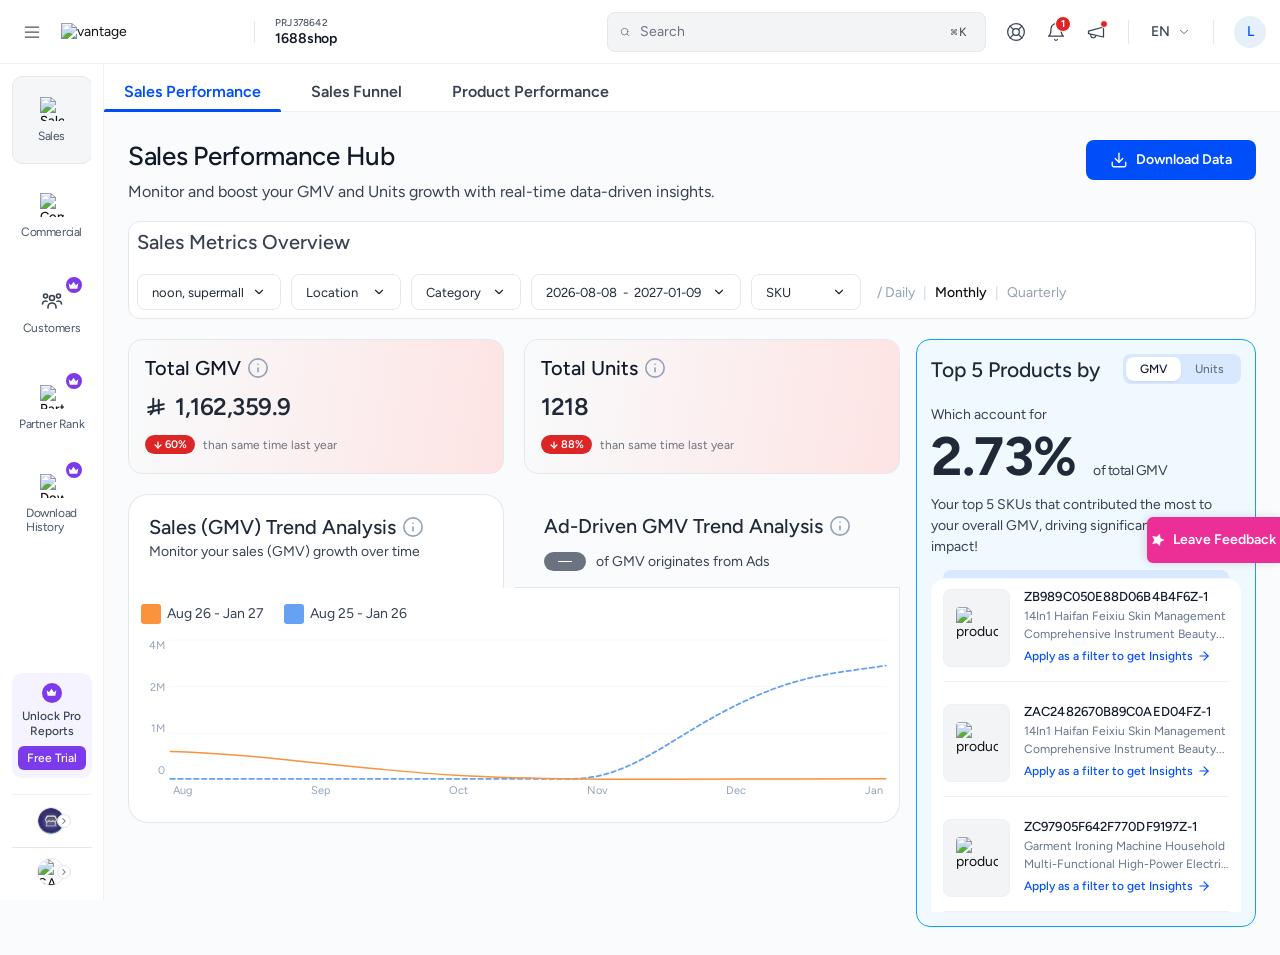
==== commit 9f53d8e0: "Match Vantage 1688shop reference: header sizing, sidebar pro items, Figtree font weights" ====
--- a/sales.html
+++ b/sales.html
@@ -28,19 +28,19 @@
       </div>
       <div class="divider"></div>
       <div class="project-info">
-        <div class="project-id">PRJ554121</div>
-        <div class="project-name">guangqi</div>
+        <div class="project-id">PRJ378642</div>
+        <div class="project-name">1688shop</div>
       </div>
     </div>
 
     <div class="header-center">
       <div class="search-box">
-        <svg xmlns="http://www.w3.org/2000/svg" class="search-icon" width="20" height="20" viewBox="0 0 24 24" fill="none" stroke="currentColor" stroke-width="1.5" stroke-linecap="round" stroke-linejoin="round">
+        <svg xmlns="http://www.w3.org/2000/svg" class="search-icon" width="18" height="18" viewBox="0 0 24 24" fill="none" stroke="currentColor" stroke-width="1.5" stroke-linecap="round" stroke-linejoin="round">
           <circle cx="11" cy="11" r="8"/>
           <path d="m21 21-4.3-4.3"/>
         </svg>
         <input type="text" placeholder="Search" />
-        <kbd class="shortcut">⌘K</kbd>
+        <kbd class="shortcut"><span class="shortcut-cmd">⌘</span>K</kbd>
       </div>
     </div>
 
@@ -60,6 +60,7 @@
           <path d="M6 8a6 6 0 0 1 12 0c0 7 3 9 3 9H3s3-2 3-9"/>
           <path d="M10.3 21a1.94 1.94 0 0 0 3.4 0"/>
         </svg>
+        <span class="count-badge">1</span>
       </button>
       <button class="icon-btn has-dot" aria-label="announcements">
         <svg xmlns="http://www.w3.org/2000/svg" width="22" height="22" viewBox="0 0 24 24" fill="none" stroke="currentColor" stroke-width="1.5" stroke-linecap="round" stroke-linejoin="round">
@@ -76,49 +77,60 @@
         </svg>
       </div>
       <div class="header-divider"></div>
-      <div class="avatar">Z</div>
+      <div class="avatar">L</div>
     </div>
   </header>
 
   <div class="app-body">
     <!-- Sidebar -->
     <aside class="sidebar">
-      <div class="nav-item active">
-        <div class="nav-icon">
-          <img src="https://f.nooncdn.com/s/app/mp-partners-vantage/sidebar/purchases.svg" alt="Sales" />
-        </div>
-        <span class="boxtext">Sales</span>
-      </div>
-      <div class="nav-item">
-        <div class="nav-icon">
-          <img src="https://f.nooncdn.com/s/app/mp-partners-vantage/sidebar/commercial.svg" alt="Commercial" />
-        </div>
-        <span class="boxtext">Commercial</span>
-      </div>
-      <div class="nav-item">
-        <div class="nav-icon">
-          <img src="https://f.nooncdn.com/s/app/mp-partners-vantage/sidebar/download_history.svg" alt="Download History" />
-        </div>
-        <span class="boxtext">Download<br/>History</span>
+      <div class="sidebar-nav">
+        <div class="nav-item active">
+          <div class="nav-icon"><img src="https://f.nooncdn.com/s/app/mp-partners-vantage/sidebar/purchases.svg" alt="Sales" /></div>
+          <span class="boxtext">Sales</span>
+        </div>
+        <div class="nav-item">
+          <div class="nav-icon"><img src="https://f.nooncdn.com/s/app/mp-partners-vantage/sidebar/commercial.svg" alt="Commercial" /></div>
+          <span class="boxtext">Commercial</span>
+        </div>
+        <div class="nav-item">
+          <div class="nav-icon">
+            <svg width="24" height="24" viewBox="0 0 24 24" fill="none" stroke="#374152" stroke-width="1.6" stroke-linecap="round" stroke-linejoin="round"><circle cx="12" cy="9" r="2.5"/><circle cx="5.5" cy="7" r="2"/><circle cx="18.5" cy="7" r="2"/><path d="M8 19v-1a4 4 0 0 1 8 0v1"/><path d="M2.5 15a3 3 0 0 1 4.5-2.6"/><path d="M21.5 15a3 3 0 0 0-4.5-2.6"/></svg>
+            <span class="pro-badge"><svg viewBox="0 0 24 24" fill="#fff"><path d="M3 8l4.5 3.5L12 5l4.5 6.5L21 8l-2 10H5L3 8z"/></svg></span>
+          </div>
+          <span class="boxtext">Customers</span>
+        </div>
+        <div class="nav-item">
+          <div class="nav-icon">
+            <img src="https://f.nooncdn.com/s/app/mp-partners-vantage/sidebar/brand_rank.svg" alt="Partner Rank" />
+            <span class="pro-badge"><svg viewBox="0 0 24 24" fill="#fff"><path d="M3 8l4.5 3.5L12 5l4.5 6.5L21 8l-2 10H5L3 8z"/></svg></span>
+          </div>
+          <span class="boxtext boxtext-nowrap">Partner Rank</span>
+        </div>
+        <div class="nav-item">
+          <div class="nav-icon">
+            <img src="https://f.nooncdn.com/s/app/mp-partners-vantage/sidebar/download_history.svg" alt="Download History" />
+            <span class="pro-badge"><svg viewBox="0 0 24 24" fill="#fff"><path d="M3 8l4.5 3.5L12 5l4.5 6.5L21 8l-2 10H5L3 8z"/></svg></span>
+          </div>
+          <span class="boxtext">Download<br/>History</span>
+        </div>
+      </div>
+
+      <div class="pro-card">
+        <span class="pro-card-crown"><span class="pro-badge"><svg viewBox="0 0 24 24" fill="#fff"><path d="M3 8l4.5 3.5L12 5l4.5 6.5L21 8l-2 10H5L3 8z"/></svg></span></span>
+        <div class="pro-card-text">Unlock Pro<br/>Reports</div>
+        <button class="pro-card-btn">Free Trial</button>
       </div>
 
       <div class="sidebar-bottom">
         <div class="circle-item" style="margin-top: 12px;">
           <img class="circle-avatar-img" src="assets/partner.webp" alt="partner" />
-          <span class="circle-chevron">
-            <svg width="10" height="10" viewBox="0 0 24 24" fill="none" stroke="#64748b" stroke-width="2.5" stroke-linecap="round" stroke-linejoin="round">
-              <polyline points="9 6 15 12 9 18"/>
-            </svg>
-          </span>
+          <span class="circle-chevron"><svg width="10" height="10" viewBox="0 0 24 24" fill="none" stroke="#64748b" stroke-width="2.5" stroke-linecap="round" stroke-linejoin="round"><polyline points="9 6 15 12 9 18"/></svg></span>
         </div>
         <div class="line"></div>
         <div class="circle-item">
-          <img class="circle-avatar-img" src="https://f.nooncdn.com/s/app/mp-partners-vantage/countries/ae.svg" alt="AE" />
-          <span class="circle-chevron">
-            <svg width="10" height="10" viewBox="0 0 24 24" fill="none" stroke="#64748b" stroke-width="2.5" stroke-linecap="round" stroke-linejoin="round">
-              <polyline points="9 6 15 12 9 18"/>
-            </svg>
-          </span>
+          <img class="circle-avatar-img" src="https://f.nooncdn.com/s/app/mp-partners-vantage/countries/sa.svg" alt="SA" />
+          <span class="circle-chevron"><svg width="10" height="10" viewBox="0 0 24 24" fill="none" stroke="#64748b" stroke-width="2.5" stroke-linecap="round" stroke-linejoin="round"><polyline points="9 6 15 12 9 18"/></svg></span>
         </div>
       </div>
     </aside>
@@ -164,8 +176,8 @@
               <span>Category</span>
               <svg width="14" height="14" viewBox="0 0 24 24" fill="none" stroke="currentColor" stroke-width="2" stroke-linecap="round" stroke-linejoin="round"><path d="m6 9 6 6 6-6"/></svg>
             </button>
-            <button class="filter-select">
-              <span>Date Range</span>
+            <button class="filter-select filter-date">
+              <span>2026-08-08&nbsp; -&nbsp; 2027-01-09</span>
               <svg width="14" height="14" viewBox="0 0 24 24" fill="none" stroke="currentColor" stroke-width="2" stroke-linecap="round" stroke-linejoin="round"><path d="m6 9 6 6 6-6"/></svg>
             </button>
             <button class="filter-select">
@@ -186,7 +198,7 @@
         <div class="metrics-grid">
           <div class="metrics-left">
             <div class="metric-cards">
-              <div class="metric-card metric-gmv">
+              <div class="metric-card metric-gmv metric-negative">
                 <div class="metric-head">
                   <span class="metric-label">Total GMV</span>
                   <svg class="info-icon" width="22" height="22" viewBox="0 0 24 24" fill="none" stroke="currentColor" stroke-width="1.8" stroke-linecap="round" stroke-linejoin="round">
@@ -196,18 +208,18 @@
                   </svg>
                 </div>
                 <div class="metric-value">
-                  <svg class="currency-aed" xmlns="http://www.w3.org/2000/svg" viewBox="0 0 24 24" fill="none" stroke="currentColor" stroke-width="2.2" stroke-linecap="round" stroke-linejoin="round" aria-label="AED"><path d="M8 4h5a8 8 0 0 1 0 16H8V4z"/><line x1="6" y1="10" x2="35" y2="10"/><line x1="6" y1="14" x2="35" y2="14"/></svg> 968
+                  <svg class="currency-sar" viewBox="0 0 24 24" fill="none" stroke="currentColor" stroke-width="2.2" stroke-linecap="round" stroke-linejoin="round" aria-label="SAR"><path d="M9 3v13.5L6 20"/><path d="M15 4.5V19"/><path d="M3.5 12.5 20.5 9"/><path d="M3.5 17.5 20.5 14"/></svg> 1,162,359.9
                 </div>
                 <div class="metric-change">
-                  <span class="change-badge up">
-                    <svg width="10" height="10" viewBox="0 0 24 24" fill="none" stroke="currentColor" stroke-width="3" stroke-linecap="round" stroke-linejoin="round"><path d="M12 19V5"/><path d="m5 12 7-7 7 7"/></svg>
-                    100%
+                  <span class="change-badge down">
+                    <svg width="10" height="10" viewBox="0 0 24 24" fill="none" stroke="currentColor" stroke-width="3" stroke-linecap="round" stroke-linejoin="round"><path d="M12 5v14"/><path d="m19 12-7 7-7-7"/></svg>
+                    60%
                   </span>
                   <span class="change-note">than same time last year</span>
                 </div>
                 <img class="metric-bg-img" src="https://f.nooncdn.com/s/app/mp-partners-vantage/icons/GMV_bg.svg" alt="" />
               </div>
-              <div class="metric-card metric-units">
+              <div class="metric-card metric-units metric-negative">
                 <div class="metric-head">
                   <span class="metric-label">Total Units</span>
                   <svg class="info-icon" width="22" height="22" viewBox="0 0 24 24" fill="none" stroke="currentColor" stroke-width="1.8" stroke-linecap="round" stroke-linejoin="round">
@@ -216,11 +228,11 @@
                     <path d="M12 8h.01"/>
                   </svg>
                 </div>
-                <div class="metric-value">18</div>
+                <div class="metric-value">1218</div>
                 <div class="metric-change">
-                  <span class="change-badge up">
-                    <svg width="10" height="10" viewBox="0 0 24 24" fill="none" stroke="currentColor" stroke-width="3" stroke-linecap="round" stroke-linejoin="round"><path d="M12 19V5"/><path d="m5 12 7-7 7 7"/></svg>
-                    100%
+                  <span class="change-badge down">
+                    <svg width="10" height="10" viewBox="0 0 24 24" fill="none" stroke="currentColor" stroke-width="3" stroke-linecap="round" stroke-linejoin="round"><path d="M12 5v14"/><path d="m19 12-7 7-7-7"/></svg>
+                    88%
                   </span>
                   <span class="change-note">than same time last year</span>
                 </div>
@@ -266,14 +278,14 @@
             
             <div class="chart-area">
               <div class="chart-legend">
-                <span class="legend-item"><span class="legend-dot orange"></span>Jun 26 - Sep 26</span>
-                <span class="legend-item"><span class="legend-dot blue"></span>Jun 25 - Sep 25</span>
+                <span class="legend-item"><span class="legend-dot orange"></span>Aug 26 - Jan 27</span>
+                <span class="legend-item"><span class="legend-dot blue"></span>Aug 25 - Jan 26</span>
               </div>
               <div class="chart-area-wide">
                 <div class="y-axis" style="line-height: 1;">
-                  <span>600</span>
-                  <span>400</span>
-                  <span>200</span>
+                  <span>4M</span>
+                  <span>2M</span>
+                  <span>1M</span>
                   <span>0</span>
                 </div>
                 <div class="chart-plot">
@@ -281,15 +293,19 @@
                     <line x1="0" y1="0" x2="1000" y2="0" stroke="#f1f5f9" stroke-width="1"/>
                     <line x1="0" y1="80" x2="1000" y2="80" stroke="#f1f5f9" stroke-width="1"/>
                     <line x1="0" y1="160" x2="1000" y2="160" stroke="#f1f5f9" stroke-width="1"/>
-                    <line x1="0" y1="238" x2="1000" y2="238" stroke="#66a1f3" stroke-width="3" stroke-dasharray="6 5"/>
-                    <path d="M 10 238 C 150 220, 300 140, 500 40 S 800 30, 990 190"
+                    <line x1="0" y1="238" x2="1000" y2="238" stroke="#f1f5f9" stroke-width="1"/>
+                    <path d="M 2 238 L 560 238 C 640 238, 690 175, 780 118 S 920 58, 998 44"
+                          stroke="#66a1f3" stroke-width="3" fill="none" stroke-dasharray="6 5" stroke-linecap="round"/>
+                    <path d="M 2 191 C 120 194, 260 222, 400 232 S 700 238, 998 238"
                           stroke="#fb923c" stroke-width="2.5" fill="none" stroke-linecap="round" stroke-linejoin="round"/>
                   </svg>
                   <div class="x-axis">
-                    <span>Jun</span>
-                    <span>Jul</span>
                     <span>Aug</span>
                     <span>Sep</span>
+                    <span>Oct</span>
+                    <span>Nov</span>
+                    <span>Dec</span>
+                    <span>Jan</span>
                   </div>
                 </div>
               </div>
@@ -306,17 +322,17 @@
               </div>
             </div>
             <div class="tp-account">Which account for</div>
-            <div class="tp-percent">61.26% <span class="tp-percent-sub">of total GMV</span></div>
+            <div class="tp-percent">2.73% <span class="tp-percent-sub">of total GMV</span></div>
             <p class="tp-desc">Your top 5 SKUs that contributed the most to your overall GMV, driving significant revenue impact!</p>
 
             <div class="tp-list">
               <div class="tp-item">
                 <div class="tp-thumb">
-                  <img class="tp-thumb-img" src="https://f.nooncdn.com/p/pzsku/Z4D526CFDFEB988A57608Z/45/_/1773376042/576f51bc-0149-4d12-8084-70de9305ed94.jpg?width=400" alt="product" />
+                  <img class="tp-thumb-img" src="https://f.nooncdn.com/p/pzsku/ZB989C050E88D06B4B4F6Z/45/_/1773873252/bbb0f2e0-f454-44a2-8c9e-2c11e1f88080.jpg?width=400" alt="product" />
                 </div>
                 <div class="tp-info">
-                  <div class="tp-sku">Z11CA3A65232FEA6CE280Z-1</div>
-                  <div class="tp-name">Customized Logo Small 14Inch Cosmetic Case Satchel Suitcase Bea...</div>
+                  <div class="tp-sku">ZB989C050E88D06B4B4F6Z-1</div>
+                  <div class="tp-name">14In1 Haifan Feixiu Skin Management Comprehensive Instrument Beauty...</div>
                   <a class="tp-link" href="#">
                     Apply as a filter to get Insights
                     <svg width="14" height="14" viewBox="0 0 24 24" fill="none" stroke="currentColor" stroke-width="2" stroke-linecap="round" stroke-linejoin="round"><line x1="5" y1="12" x2="19" y2="12"/><polyline points="12 5 19 12 12 19"/></svg>
@@ -325,11 +341,11 @@
               </div>
               <div class="tp-item">
                 <div class="tp-thumb">
-                  <img class="tp-thumb-img" src="https://f.nooncdn.com/p/pzsku/Z4D526CFDFEB988A57608Z/45/_/1773376042/576f51bc-0149-4d12-8084-70de9305ed94.jpg?width=400" alt="product" />
+                  <img class="tp-thumb-img" src="https://f.nooncdn.com/p/pzsku/ZAC2482670B89C0AED04FZ/45/_/1772982083/fd9b8eeb-9ebb-49f6-ad89-71721588fcba.jpg?width=400" alt="product" />
                 </div>
                 <div class="tp-info">
-                  <div class="tp-sku">ZFEA3F2AFFF2830DC0C58Z-1</div>
-                  <div class="tp-name">Tide Brand Backpack Manufacturers Large Capacity Load-Reducing Air...</div>
+                  <div class="tp-sku">ZAC2482670B89C0AED04FZ-1</div>
+                  <div class="tp-name">14In1 Haifan Feixiu Skin Management Comprehensive Instrument Beauty...</div>
                   <a class="tp-link" href="#">
                     Apply as a filter to get Insights
                     <svg width="14" height="14" viewBox="0 0 24 24" fill="none" stroke="currentColor" stroke-width="2" stroke-linecap="round" stroke-linejoin="round"><line x1="5" y1="12" x2="19" y2="12"/><polyline points="12 5 19 12 12 19"/></svg>
@@ -338,11 +354,15 @@
               </div>
               <div class="tp-item">
                 <div class="tp-thumb">
-                  <img class="tp-thumb-img" src="https://f.nooncdn.com/p/pzsku/Z4D526CFDFEB988A57608Z/45/_/1773376042/576f51bc-0149-4d12-8084-70de9305ed94.jpg?width=400" alt="product" />
+                  <img class="tp-thumb-img" src="https://f.nooncdn.com/p/pzsku/ZC97905F642F770DF9197Z/45/_/1773519339/8a9563b8-69cb-4fb6-9d97-72d217433f2d.jpg?width=400" alt="product" />
                 </div>
                 <div class="tp-info">
-                  <div class="tp-sku">Z6D2343EB230EDBF00019Z-1</div>
-                  <div class="tp-name">Tide Brand Backpack Manufacturers</div>
+                  <div class="tp-sku">ZC97905F642F770DF9197Z-1</div>
+                  <div class="tp-name">Garment Ironing Machine Household Multi-Functional High-Power Electric Iron...</div>
+                  <a class="tp-link" href="#">
+                    Apply as a filter to get Insights
+                    <svg width="14" height="14" viewBox="0 0 24 24" fill="none" stroke="currentColor" stroke-width="2" stroke-linecap="round" stroke-linejoin="round"><line x1="5" y1="12" x2="19" y2="12"/><polyline points="12 5 19 12 12 19"/></svg>
+                  </a>
                 </div>
               </div>
             </div>
--- a/style.css
+++ b/style.css
@@ -5,7 +5,7 @@
 }
 
 html, body {
-  font-family: "Figtree", -apple-system, BlinkMacSystemFont, "Segoe UI", "Helvetica Neue", Arial, sans-serif;
+  font-family: Figtree, sans-serif;
   background: #fafbfc;
   color: #111;
   -webkit-font-smoothing: antialiased;
@@ -270,7 +270,7 @@
 
 .boxtext{
   font-size: 12px;
-  font-weight: 500 !important;
+  font-weight: 400 !important;
   letter-spacing: -0.4px;
   color: #475569;
 }
@@ -509,3 +509,7 @@
 .rate-btn:hover {
   background: #db2777;
 }
+
+button, input, select, textarea, kbd {
+  font-family: inherit;
+}
--- a/sales.css
+++ b/sales.css
@@ -145,7 +145,7 @@
   background: #6b7280;
   color: #fff;
   font-size: 12px;
-  font-weight: 700;
+  font-weight: 600;
   line-height: 1;
 }
 .ad-pill-h{
@@ -163,7 +163,7 @@
 /* Tabs */
 .sales-tabs {
   display: flex;
-  gap: 40px;
+  gap: 10px;
   height: 48px;
   /* padding: 0 32px; */
   border-bottom: 1px solid #eef0f2;
@@ -172,9 +172,9 @@
 .tab {
   background: transparent;
   border: none;
-  font-size: 15px;
+  font-size: 16px;
   font-weight: 600;
-  color: #6b7280;
+  color: #374151;
   padding: 18px 20px;
   cursor: pointer;
   position: relative;
@@ -198,7 +198,7 @@
 }
 
 .sales-content {
-  padding: 24px;
+  padding: 28px 24px;
   background: #FAFBFC;
 }
 
@@ -253,7 +253,7 @@
 }
 .filter-title {
   font-size: 20px;
-  font-weight: 600;
+  font-weight: 500;
   color: #374151;
   flex-shrink: 0;
 }
@@ -273,7 +273,7 @@
   border-radius: 8px;
   font-size: 13px;
   color: #1f2937;
-  font-weight: 500;
+  font-weight: 400;
   cursor: pointer;
   height: 36px;
   min-width: 110px;
@@ -298,11 +298,11 @@
 }
 .period-item {
   cursor: pointer;
-  font-weight: 500;
+  font-weight: 400;
 }
 .period-item.active {
   color: #111;
-  font-weight: 600;
+  font-weight: 500;
 }
 .period-sep {
   color: #cbd5e1;
@@ -344,7 +344,7 @@
 }
 .metric-label {
   font-size: 20px;
-  font-weight: 600;
+  font-weight: 500;
   color: #0f172a;
 }
 .info-icon {
@@ -352,7 +352,7 @@
 }
 .metric-value {
   font-size: 24px;
-  font-weight: 700;
+  font-weight: 600;
   color: #1f2937;
   letter-spacing: -0.5px;
   margin-bottom: 14px;
@@ -387,7 +387,7 @@
   padding: 3px 8px;
   border-radius: 999px;
   font-size: 11px;
-  font-weight: 700;
+  font-weight: 600;
 }
 .change-badge.up {
   background: #16a34a;
@@ -487,7 +487,7 @@
 }
 .chart-title {
   font-size: 20px;
-  font-weight: 600;
+  font-weight: 500;
   color: #1f2937;
   display: flex;
   align-items: center;
@@ -584,7 +584,7 @@
 .chart-sub-inline {
   font-size: 14px;
   color: #374151;
-  font-weight: 500;
+  font-weight: 400;
 }
 .chart-empty {
   flex: 1;
@@ -668,7 +668,7 @@
 }
 .tp-title {
   font-size: 21px;
-  font-weight: 600;
+  font-weight: 500;
   color: #1f2937;
 }
 .tp-toggle {
@@ -683,7 +683,7 @@
   padding: 5px 14px;
   border-radius: 8px;
   font-size: 12px;
-  font-weight: 600;
+  font-weight: 500;
   color: #64748b;
   cursor: pointer;
 }
@@ -769,8 +769,8 @@
   display: block;
 }
 .tp-thumb-img {
-  width: 47px !important;
-  height: 60px !important;
+  width: 42px !important;
+  height: 42px !important;
   object-fit: cover;
   border-radius: 4px;
   display: block;
@@ -778,7 +778,7 @@
 .tp-info { flex: 1; min-width: 0; display: flex; flex-direction: column; gap: 4px; }
 .tp-sku {
   font-size: 13px;
-  font-weight: 700;
+  font-weight: 500;
   color: #0f172a;
   letter-spacing: 0.1px;
   overflow: hidden;
@@ -799,7 +799,7 @@
   align-items: center;
   gap: 4px;
   font-size: 12px;
-  font-weight: 600;
+  font-weight: 500;
   color: #004efa;
   text-decoration: none;
   margin-top: 2px;
@@ -817,3 +817,249 @@
   .metrics-grid { grid-template-columns: 1fr; }
   .top-products { position: static; }
 }
+
+/* ============ Reference v2: 1688shop ============ */
+.icon-btn .count-badge {
+  position: absolute;
+  top: 3px;
+  right: 4px;
+  min-width: 16px;
+  height: 16px;
+  padding: 0 4px;
+  border-radius: 999px;
+  background: #dc2626;
+  border: 1.5px solid #fff;
+  color: #fff;
+  font-size: 10px;
+  font-weight: 700;
+  line-height: 13px;
+  text-align: center;
+}
+
+.app-body > .sidebar {
+  position: sticky;
+  top: 64px;
+  height: calc(100vh - 64px);
+  min-height: 0;
+}
+.sidebar-nav {
+  flex: 1;
+  min-height: 0;
+  width: 100%;
+  display: flex;
+  flex-direction: column;
+  align-items: center;
+  gap: 8px;
+  overflow-y: auto;
+  scrollbar-width: none;
+}
+.sidebar-nav::-webkit-scrollbar { display: none; }
+.sidebar-nav .nav-item { flex-shrink: 0; }
+.nav-icon { position: relative; }
+.pro-badge {
+  position: absolute;
+  top: -14px;
+  right: -20px;
+  width: 20px;
+  height: 20px;
+  border-radius: 50%;
+  background: #7c3aed;
+  border: 2px solid #fff;
+  display: flex;
+  align-items: center;
+  justify-content: center;
+}
+.pro-badge svg { width: 13px; height: 13px; }
+
+.pro-card {
+  flex-shrink: 0;
+  width: 80px;
+  margin-top: 8px;
+  padding: 10px 6px 8px;
+  border-radius: 10px;
+  background: #f5f3ff;
+  display: flex;
+  flex-direction: column;
+  align-items: center;
+  gap: 6px;
+  text-align: center;
+}
+.pro-card-crown .pro-badge {
+  position: static;
+  border: none;
+}
+.pro-card-text {
+  font-size: 12px;
+  font-weight: 500;
+  line-height: 1.3;
+  color: #374151;
+}
+.pro-card-btn {
+  width: 100%;
+  height: 24px;
+  border: none;
+  border-radius: 6px;
+  background: #7c3aed;
+  color: #fff;
+  font-family: inherit;
+  font-size: 12px;
+  font-weight: 500;
+  cursor: pointer;
+}
+.pro-card-btn:hover { background: #6d28d9; }
+.sidebar-bottom { margin-top: 8px; }
+
+.filter-date { min-width: 210px; }
+
+.metric-negative {
+  background: linear-gradient(99deg, #F9FAFB 4.1%, #FEE2E2 106.35%);
+}
+.metric-negative .metric-bg-img { mix-blend-mode: luminosity; opacity: 0.8; }
+.change-badge.down {
+  background: #dc2626;
+  color: #fff;
+}
+.currency-sar {
+  width: 22px;
+  height: 22px;
+  display: inline-block;
+  margin-right: 4px;
+  color: #1f2937;
+  flex-shrink: 0;
+  align-self: center;
+}
+.sidebar-nav .nav-item .boxtext-nowrap {
+  display: block;
+  white-space: nowrap;
+  text-align: center;
+  letter-spacing: -0.4px;
+}
+
+/* ============ Header (measured from reference, 1467px viewport) ============ */
+.top-header {
+  height: 64px;
+  padding: 0 14px 0 17px;
+  gap: 0;
+}
+.top-header .header-left {
+  gap: 0;
+  margin-left: 0;
+}
+.top-header .menu-btn {
+  width: 30px;
+  height: 30px;
+}
+.top-header .menu-btn svg {
+  width: 20px;
+  height: 20px;
+}
+.top-header .logoDiv {
+  width: 193px !important;
+  margin-left: 14px;
+}
+.top-header .vantage-img {
+  width: 109px;
+  height: auto;
+}
+.top-header .divider {
+  height: 22px;
+  margin: 0;
+}
+.top-header .project-info {
+  width: 352px;
+  padding-left: 20px;
+  gap: 1px;
+}
+.top-header .project-id {
+  font-size: 10px;
+  line-height: 12px;
+  color: #4b5563;
+}
+.top-header .project-name {
+  font-size: 14px;
+  line-height: 17px;
+  font-weight: 600;
+  color: #111827;
+}
+.top-header .header-center {
+  flex: 1;
+  justify-content: flex-start;
+}
+.top-header .search-box {
+  width: 379px;
+  max-width: 379px;
+  height: 40px;
+  margin: 0;
+  padding: 0 18px 0 12px;
+  gap: 10px;
+  border-radius: 8px;
+  background: #f3f4f6;
+  border: 1px solid #e5e7eb;
+}
+.top-header .search-box .search-icon {
+  width: 10px;
+  height: 10px;
+  line-height: 10px;
+  color: #4b5563;
+}
+.top-header .search-box input {
+  font-family: inherit;
+  font-size: 14px;
+}
+.top-header .search-box input::placeholder {
+  color: #6b7280;
+}
+.top-header .shortcut {
+  font-family: inherit;
+  font-size: 12px;
+  color: #4b5563;
+}
+.top-header .header-right {
+  gap: 0;
+}
+.top-header .icon-btn {
+  width: 40px;
+  height: 40px;
+}
+.top-header .icon-btn svg {
+  width: 20px;
+  height: 20px;
+  color: #374151;
+}
+.top-header .icon-btn .count-badge {
+  top: 4px;
+  right: 5px;
+}
+.top-header .icon-btn.has-dot .dot {
+  top: 8px;
+  right: 8px;
+  width: 8px;
+  height: 8px;
+}
+.top-header .header-divider {
+  height: 24px;
+  margin: 0 12px;
+}
+.top-header .lang {
+  padding: 0 10px;
+  gap: 7px;
+  font-size: 14px;
+  color: #374151;
+}
+.top-header .lang svg {
+  width: 14px;
+  height: 14px;
+}
+.top-header .avatar {
+  width: 32px;
+  height: 32px;
+  margin-left: 8px;
+  font-size: 14px;
+}
+.top-header .shortcut {
+  display: inline-flex;
+  align-items: center;
+}
+.top-header .shortcut-cmd {
+  font-size: 8px;
+}
